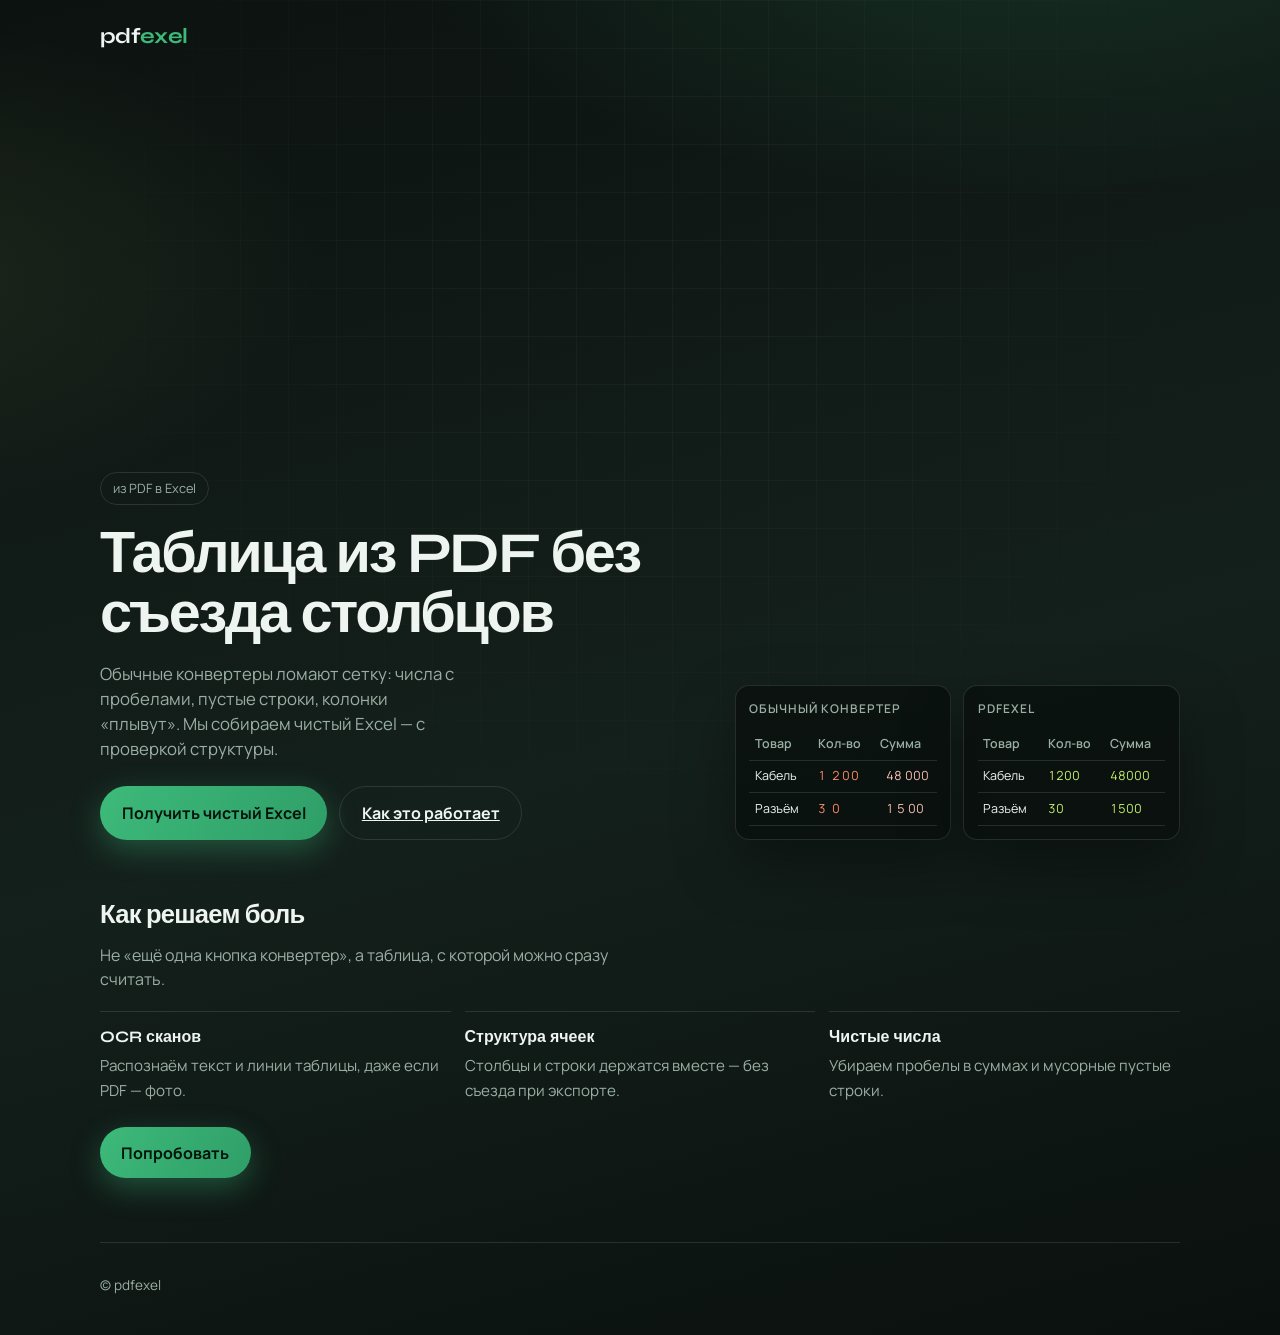
==== index.html @ 9228751f "feat(auth): OTP modal before convert Ask for email code when session is missing; send cookies with c" ====
<!DOCTYPE html>
<html lang="ru">
  <head>
    <meta charset="utf-8" />
    <meta name="viewport" content="width=device-width, initial-scale=1" />
    <title>pdfexel — таблица из PDF без съезда столбцов</title>
    <meta
      name="description"
      content="PDF и сканы в чистый Excel: столбцы на месте, числа без пробелов. Сервис pdfexel."
    />
    <meta name="yandex-verification" content="d61d82379fe4924d" />
    <link rel="canonical" href="https://pdfexel.ru/" />
    <link rel="icon" href="/favicon.ico" sizes="any" />
    <link rel="icon" href="/favicon.svg" type="image/svg+xml" />
    <link rel="apple-touch-icon" href="/apple-touch-icon.png" />
    <link rel="preconnect" href="https://fonts.googleapis.com" />
    <link rel="preconnect" href="https://fonts.gstatic.com" crossorigin />
    <link
      href="https://fonts.googleapis.com/css2?family=Manrope:wght@400;600;700&family=Syne:wght@700;800&display=swap"
      rel="stylesheet"
    />
    <link rel="stylesheet" href="/css/main.css" />
    <noscript
      ><div>
        <img src="https://mc.yandex.ru/watch/114193275" style="position: absolute; left: -9999px" alt="" /></div
    ></noscript>
  </head>
  <body data-variant="b">
    <div class="wrap">
      <header class="top">
        <a class="brand" href="/">pdf<span>exel</span></a>
      </header>

      <main class="hero">
        <div>
          <p class="pill" style="display: inline-block">из PDF в Excel</p>
          <h1>Таблица из PDF без съезда столбцов</h1>
          <p class="lead">
            Обычные конвертеры ломают сетку: числа с пробелами, пустые строки, колонки «плывут». Мы собираем
            чистый Excel — с проверкой структуры.
          </p>
          <div class="cta-row">
            <button class="btn btn-primary" type="button" data-cta="hero">Получить чистый Excel</button>
            <a class="btn btn-ghost" href="#how">Как это работает</a>
          </div>
          <input id="file-input" type="file" accept="application/pdf,.pdf" hidden />
          <p class="convert-status" id="convert-status" hidden role="status" aria-live="polite"></p>
        </div>

        <div class="visual" aria-hidden="true">
          <div class="compare">
            <div class="sheet">
              <h3>Обычный конвертер</h3>
              <table class="fake-table broken">
                <thead>
                  <tr>
                    <th>Товар</th>
                    <th>Кол-во</th>
                    <th>Сумма</th>
                  </tr>
                </thead>
                <tbody>
                  <tr>
                    <td>Кабель</td>
                    <td>1 200</td>
                    <td>48 000</td>
                  </tr>
                  <tr>
                    <td>Разъём</td>
                    <td>3 0</td>
                    <td>1 5 00</td>
                  </tr>
                </tbody>
              </table>
            </div>
            <div class="sheet">
              <h3>pdfexel</h3>
              <table class="fake-table clean">
                <thead>
                  <tr>
                    <th>Товар</th>
                    <th>Кол-во</th>
                    <th>Сумма</th>
                  </tr>
                </thead>
                <tbody>
                  <tr>
                    <td>Кабель</td>
                    <td>1200</td>
                    <td>48000</td>
                  </tr>
                  <tr>
                    <td>Разъём</td>
                    <td>30</td>
                    <td>1500</td>
                  </tr>
                </tbody>
              </table>
            </div>
          </div>
        </div>
      </main>

      <section class="section" id="how">
        <h2>Как решаем боль</h2>
        <p>Не «ещё одна кнопка конвертер», а таблица, с которой можно сразу считать.</p>
        <div class="steps">
          <div class="step">
            <strong>OCR сканов</strong>
            <span>Распознаём текст и линии таблицы, даже если PDF — фото.</span>
          </div>
          <div class="step">
            <strong>Структура ячеек</strong>
            <span>Столбцы и строки держатся вместе — без съезда при экспорте.</span>
          </div>
          <div class="step">
            <strong>Чистые числа</strong>
            <span>Убираем пробелы в суммах и мусорные пустые строки.</span>
          </div>
        </div>
        <div class="cta-row" style="margin-top: 1.5rem">
          <button class="btn btn-primary" type="button" data-cta="how">Попробовать</button>
        </div>
      </section>

      <footer class="footer">
        <div>© pdfexel</div>
      </footer>
    </div>

    <script src="/js/metrika.js" defer></script>
    <script src="/js/auth.js" defer></script>
    <script src="/js/cta.js" defer></script>
  </body>
</html>
---- css/main.css ----
:root {
  --bg0: #0c1210;
  --bg1: #14201c;
  --ink: #eef4f0;
  --muted: #9aafa4;
  --accent: #3dba7a;
  --accent-2: #c8f06a;
  --danger: #ff8a6a;
  --line: rgba(238, 244, 240, 0.12);
  --font-display: "Syne", "Segoe UI", sans-serif;
  --font-body: "Manrope", "Segoe UI", sans-serif;
  --radius: 14px;
  --shadow: 0 24px 60px rgba(0, 0, 0, 0.35);
}

*,
*::before,
*::after {
  box-sizing: border-box;
}

html {
  scroll-behavior: smooth;
}

body {
  margin: 0;
  min-height: 100vh;
  font-family: var(--font-body);
  color: var(--ink);
  background:
    radial-gradient(1200px 600px at 80% -10%, rgba(61, 186, 122, 0.18), transparent 55%),
    radial-gradient(900px 500px at -10% 20%, rgba(200, 240, 106, 0.08), transparent 50%),
    linear-gradient(165deg, var(--bg0), var(--bg1) 55%, #0a100e);
  line-height: 1.5;
}

body::before {
  content: "";
  position: fixed;
  inset: 0;
  pointer-events: none;
  background-image:
    linear-gradient(rgba(238, 244, 240, 0.035) 1px, transparent 1px),
    linear-gradient(90deg, rgba(238, 244, 240, 0.035) 1px, transparent 1px);
  background-size: 48px 48px;
  mask-image: radial-gradient(ellipse at 50% 30%, black 20%, transparent 70%);
  z-index: 0;
}

a {
  color: inherit;
}

.wrap {
  position: relative;
  z-index: 1;
  width: min(1080px, calc(100% - 2rem));
  margin: 0 auto;
}

.top {
  display: flex;
  align-items: center;
  justify-content: space-between;
  padding: 1.25rem 0 0.5rem;
}

.brand {
  font-family: var(--font-display);
  font-weight: 700;
  font-size: 1.35rem;
  letter-spacing: -0.03em;
  text-decoration: none;
}

.brand span {
  color: var(--accent);
}

.pill {
  font-size: 0.8rem;
  color: var(--muted);
  border: 1px solid var(--line);
  border-radius: 999px;
  padding: 0.35rem 0.75rem;
}

.hero {
  padding: 3.5rem 0 2.5rem;
  display: grid;
  gap: 2rem;
  align-items: end;
}

@media (min-width: 860px) {
  .hero {
    grid-template-columns: 1.15fr 0.85fr;
    min-height: calc(100vh - 5rem);
    padding-top: 4.5rem;
  }
}

.hero h1 {
  font-family: var(--font-display);
  font-size: clamp(2.2rem, 5vw, 3.6rem);
  line-height: 1.05;
  letter-spacing: -0.04em;
  margin: 0.4rem 0 1rem;
  max-width: 14ch;
  animation: rise 0.7s ease both;
}

.hero .lead {
  margin: 0 0 1.5rem;
  color: var(--muted);
  font-size: 1.05rem;
  max-width: 36ch;
  animation: rise 0.7s ease 0.08s both;
}

.cta-row {
  display: flex;
  flex-wrap: wrap;
  gap: 0.75rem;
  animation: rise 0.7s ease 0.16s both;
}

.btn {
  appearance: none;
  border: 0;
  cursor: pointer;
  font-family: inherit;
  font-weight: 700;
  font-size: 1rem;
  border-radius: 999px;
  padding: 0.9rem 1.35rem;
  transition: transform 0.2s ease, box-shadow 0.2s ease, background 0.2s ease;
}

.btn:hover {
  transform: translateY(-1px);
}

.btn-primary {
  background: linear-gradient(120deg, var(--accent), #2f9e68);
  color: #04140c;
  box-shadow: 0 10px 30px rgba(61, 186, 122, 0.35);
}

.btn-primary:hover {
  box-shadow: 0 14px 36px rgba(61, 186, 122, 0.45);
}

.btn-ghost {
  background: transparent;
  color: var(--ink);
  border: 1px solid var(--line);
}

.visual {
  position: relative;
  animation: rise 0.8s ease 0.12s both;
}

.compare {
  display: grid;
  gap: 0.75rem;
}

@media (min-width: 520px) {
  .compare {
    grid-template-columns: 1fr 1fr;
  }
}

.sheet {
  border: 1px solid var(--line);
  border-radius: var(--radius);
  background: rgba(8, 14, 12, 0.7);
  backdrop-filter: blur(8px);
  padding: 0.85rem;
  box-shadow: var(--shadow);
}

.sheet h3 {
  margin: 0 0 0.65rem;
  font-size: 0.75rem;
  text-transform: uppercase;
  letter-spacing: 0.08em;
  color: var(--muted);
  font-weight: 600;
}

.fake-table {
  width: 100%;
  border-collapse: collapse;
  font-size: 0.78rem;
  font-variant-numeric: tabular-nums;
}

.fake-table th,
.fake-table td {
  border-bottom: 1px solid var(--line);
  padding: 0.4rem 0.35rem;
  text-align: left;
}

.fake-table th {
  color: var(--muted);
  font-weight: 600;
}

.broken td:nth-child(2) {
  letter-spacing: 0.12em;
  color: var(--danger);
}

.broken td:nth-child(3) {
  transform: translateX(6px);
  color: #ffc4b4;
}

.clean td:nth-child(2),
.clean td:nth-child(3) {
  color: var(--accent-2);
}

.section {
  padding: 1rem 0 4rem;
}

.section h2 {
  font-family: var(--font-display);
  font-size: 1.6rem;
  letter-spacing: -0.03em;
  margin: 0 0 0.5rem;
}

.section p {
  margin: 0 0 1.25rem;
  color: var(--muted);
  max-width: 52ch;
}

.steps {
  display: grid;
  gap: 0.85rem;
}

@media (min-width: 720px) {
  .steps {
    grid-template-columns: repeat(3, 1fr);
  }
}

.step {
  border-top: 1px solid var(--line);
  padding-top: 0.85rem;
}

.step strong {
  display: block;
  margin-bottom: 0.25rem;
  font-family: var(--font-display);
}

.step span {
  color: var(--muted);
  font-size: 0.95rem;
}

/* Variant A — dropzone */
.hero-a {
  min-height: calc(100vh - 4rem);
  display: grid;
  align-content: center;
  gap: 1.5rem;
  padding: 3rem 0 4rem;
  text-align: center;
}

.hero-a h1 {
  margin-left: auto;
  margin-right: auto;
  max-width: 16ch;
}

.hero-a .lead {
  margin-left: auto;
  margin-right: auto;
}

.dropzone {
  width: min(560px, 100%);
  margin: 0.5rem auto 0;
  border: 1.5px dashed rgba(61, 186, 122, 0.55);
  border-radius: 18px;
  background: rgba(61, 186, 122, 0.06);
  padding: 2.5rem 1.5rem;
  cursor: pointer;
  transition: background 0.2s ease, border-color 0.2s ease, transform 0.2s ease;
  animation: rise 0.7s ease 0.16s both;
}

.dropzone:hover,
.dropzone.is-drag {
  background: rgba(61, 186, 122, 0.12);
  border-color: var(--accent);
  transform: translateY(-2px);
}

.dropzone strong {
  display: block;
  font-size: 1.15rem;
  margin-bottom: 0.35rem;
}

.dropzone span {
  color: var(--muted);
  font-size: 0.95rem;
}

.dropzone input {
  display: none;
}

.convert-status {
  margin: 0.85rem 0 0;
  font-size: 0.95rem;
  color: var(--muted);
  min-height: 1.4em;
}

.convert-status[data-kind="progress"] {
  color: var(--accent-2);
}

.convert-status[data-kind="ok"] {
  color: var(--accent);
}

.convert-status[data-kind="error"] {
  color: var(--danger);
}

.convert-status[hidden] {
  display: none !important;
}

.auth-modal {
  position: fixed;
  inset: 0;
  z-index: 80;
  display: grid;
  place-items: center;
  padding: 1rem;
}

.auth-modal[hidden] {
  display: none !important;
}

.auth-modal__backdrop {
  position: absolute;
  inset: 0;
  background: rgba(12, 18, 28, 0.55);
}

.auth-modal__panel {
  position: relative;
  width: min(420px, 100%);
  background: var(--bg);
  border: 1px solid var(--line);
  border-radius: 16px;
  padding: 1.35rem 1.4rem 1.25rem;
  display: grid;
  gap: 0.85rem;
}

.auth-modal__panel h2 {
  margin: 0;
  font-family: Syne, sans-serif;
  font-size: 1.35rem;
}

.auth-modal__lead {
  margin: 0;
  color: var(--muted);
  font-size: 0.95rem;
}

.auth-field {
  display: grid;
  gap: 0.35rem;
  font-size: 0.9rem;
}

.auth-field input {
  font: inherit;
  padding: 0.65rem 0.75rem;
  border-radius: 10px;
  border: 1px solid var(--line);
  background: #fff;
  color: var(--ink);
}

.auth-modal__status {
  margin: 0;
  min-height: 1.2em;
  font-size: 0.9rem;
  color: var(--muted);
}

.auth-modal__status[data-kind="error"] {
  color: var(--danger);
}

.auth-modal__status[data-kind="ok"],
.auth-modal__status[data-kind="progress"] {
  color: var(--accent-2);
}

.auth-modal__actions {
  display: flex;
  gap: 0.65rem;
  justify-content: flex-end;
  flex-wrap: wrap;
}

.footer {
  padding: 2rem 0 2.5rem;
  color: var(--muted);
  font-size: 0.85rem;
  border-top: 1px solid var(--line);
}

@keyframes rise {
  from {
    opacity: 0;
    transform: translateY(14px);
  }
  to {
    opacity: 1;
    transform: none;
  }
}

@keyframes pop {
  from {
    opacity: 0;
    transform: translateY(10px) scale(0.98);
  }
  to {
    opacity: 1;
    transform: none;
  }
}

@media (prefers-reduced-motion: reduce) {
  *,
  *::before,
  *::after {
    animation: none !important;
    transition: none !important;
  }
}
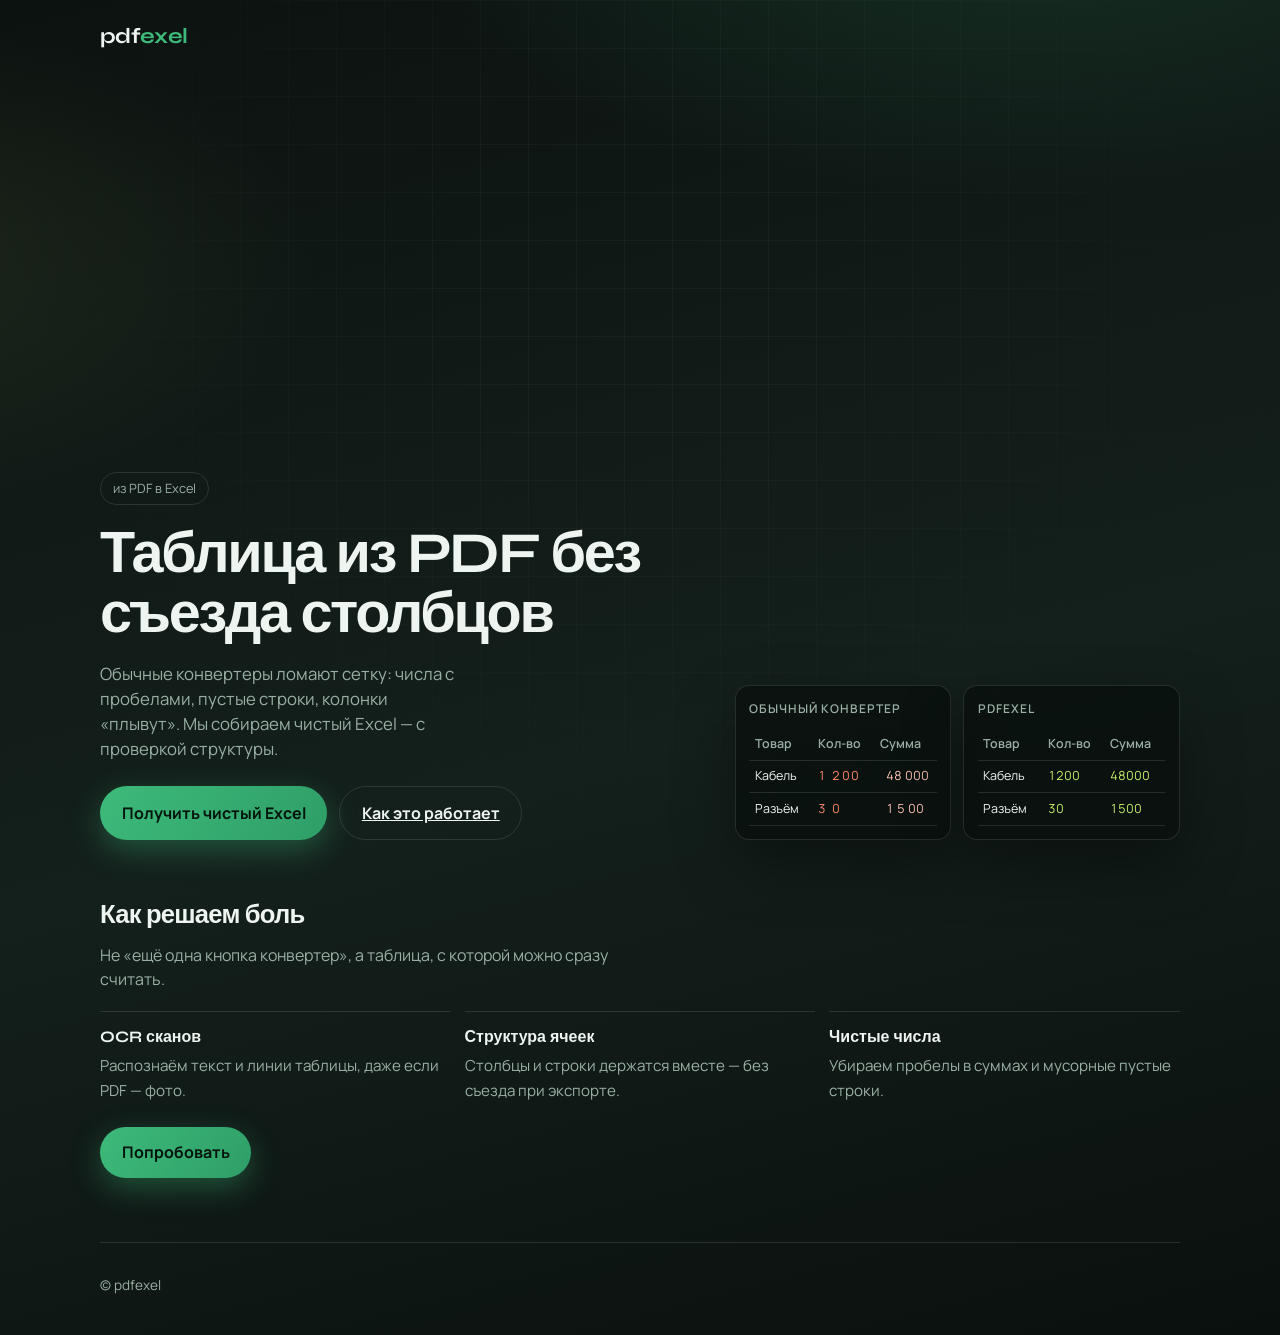
==== commit a345bb75: "fix(cta): show status when picking PDF and avoid hidden file input Keep fileInput.click sync in the " ====
--- a/index.html
+++ b/index.html
@@ -43,7 +43,7 @@
             <button class="btn btn-primary" type="button" data-cta="hero">Получить чистый Excel</button>
             <a class="btn btn-ghost" href="#how">Как это работает</a>
           </div>
-          <input id="file-input" type="file" accept="application/pdf,.pdf" hidden />
+          <input id="file-input" class="file-input-hidden" type="file" accept="application/pdf,.pdf" />
           <p class="convert-status" id="convert-status" hidden role="status" aria-live="polite"></p>
         </div>
 
--- a/css/main.css
+++ b/css/main.css
@@ -321,8 +321,18 @@
   font-size: 0.95rem;
 }
 
-.dropzone input {
-  display: none;
+.dropzone input,
+.file-input-hidden {
+  position: absolute;
+  width: 1px;
+  height: 1px;
+  padding: 0;
+  margin: -1px;
+  overflow: hidden;
+  clip: rect(0, 0, 0, 0);
+  white-space: nowrap;
+  border: 0;
+  opacity: 0;
 }
 
 .convert-status {
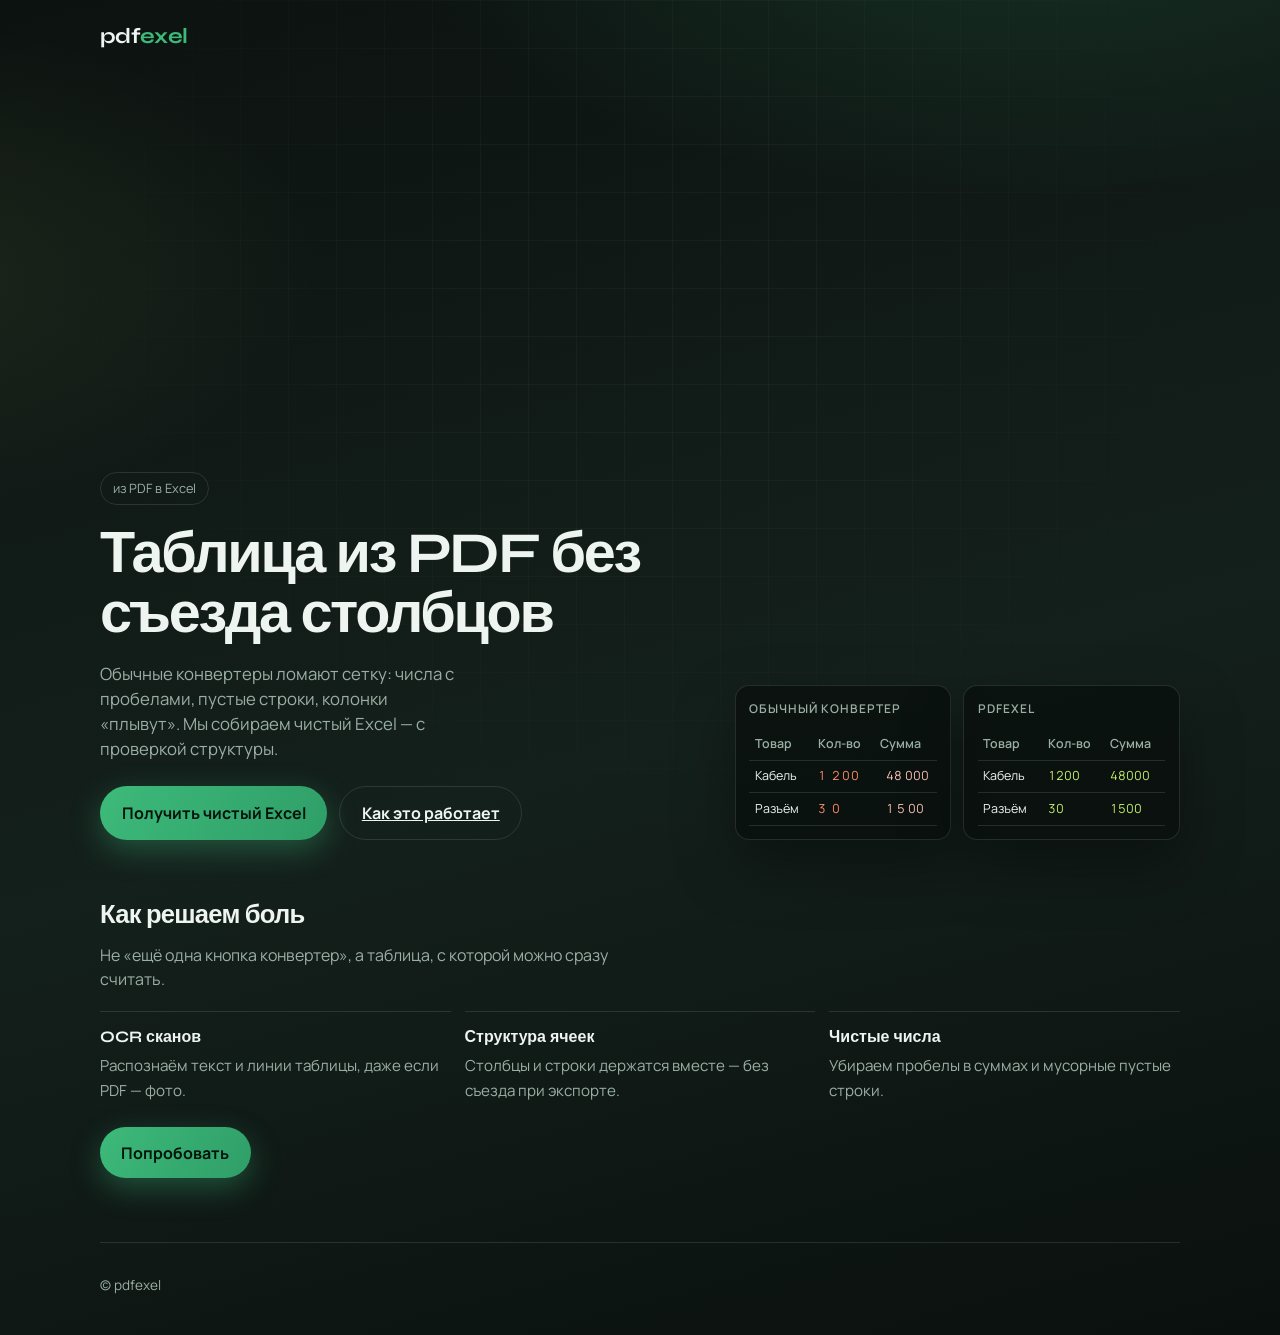
==== commit eb00e6bb: "feat(auth): show email and logout in header when signed in Co-authored-by: Cursor <cursoragent@curso" ====
--- a/index.html
+++ b/index.html
@@ -29,6 +29,10 @@
     <div class="wrap">
       <header class="top">
         <a class="brand" href="/">pdf<span>exel</span></a>
+        <div class="session" id="session-bar" hidden>
+          <span class="session-email" id="session-email"></span>
+          <button type="button" class="btn btn-ghost session-logout" id="session-logout">Выйти</button>
+        </div>
       </header>
 
       <main class="hero">
--- a/css/main.css
+++ b/css/main.css
@@ -78,6 +78,31 @@
   color: var(--accent);
 }
 
+.session {
+  display: flex;
+  align-items: center;
+  gap: 0.75rem;
+  max-width: min(60%, 22rem);
+}
+
+.session[hidden] {
+  display: none !important;
+}
+
+.session-email {
+  font-size: 0.85rem;
+  color: var(--muted);
+  overflow: hidden;
+  text-overflow: ellipsis;
+  white-space: nowrap;
+}
+
+.session-logout {
+  flex-shrink: 0;
+  padding: 0.4rem 0.75rem;
+  font-size: 0.85rem;
+}
+
 .pill {
   font-size: 0.8rem;
   color: var(--muted);
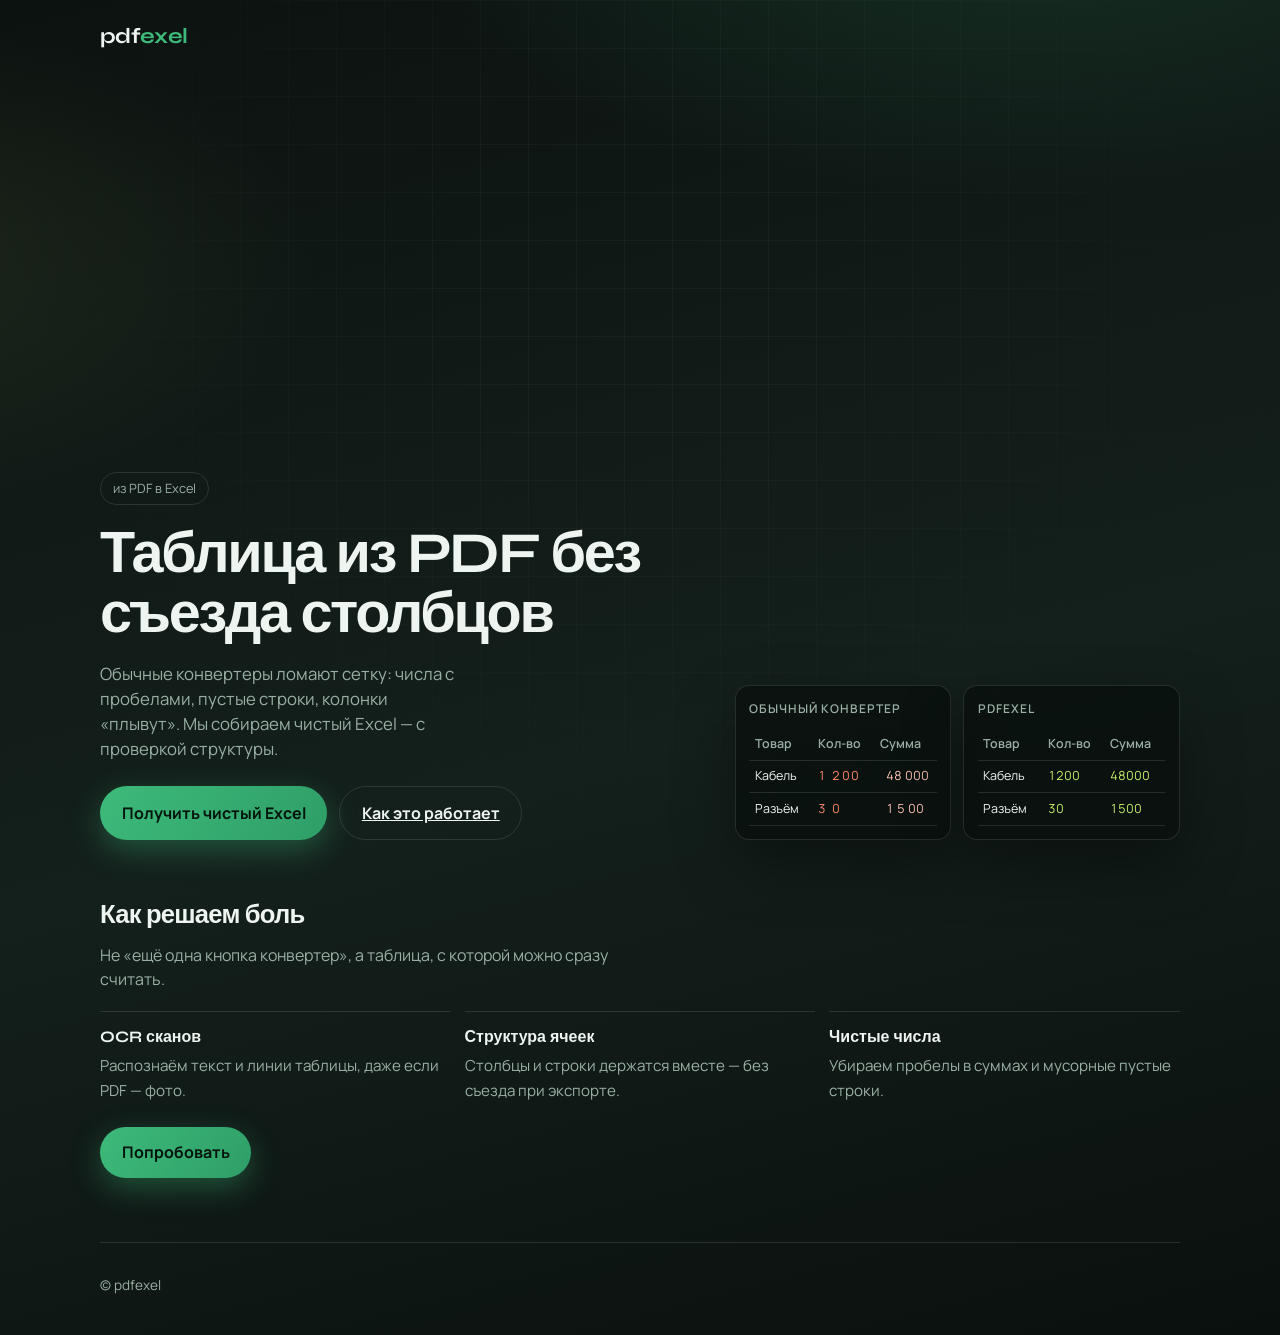
==== commit 43279ea4: "feat(cta): scan OCR offer modal and in-development popup On scanned_pdf convert errors show a paid O" ====
--- a/index.html
+++ b/index.html
@@ -19,7 +19,8 @@
       href="https://fonts.googleapis.com/css2?family=Manrope:wght@400;600;700&family=Syne:wght@700;800&display=swap"
       rel="stylesheet"
     />
-    <link rel="stylesheet" href="/css/main.css" />
+    <link rel="stylesheet" href="/css/main.css?v=20261119b" />
+
     <noscript
       ><div>
         <img src="https://mc.yandex.ru/watch/114193275" style="position: absolute; left: -9999px" alt="" /></div
@@ -29,10 +30,6 @@
     <div class="wrap">
       <header class="top">
         <a class="brand" href="/">pdf<span>exel</span></a>
-        <div class="session" id="session-bar" hidden>
-          <span class="session-email" id="session-email"></span>
-          <button type="button" class="btn btn-ghost session-logout" id="session-logout">Выйти</button>
-        </div>
       </header>
 
       <main class="hero">
@@ -132,8 +129,31 @@
       </footer>
     </div>
 
-    <script src="/js/metrika.js" defer></script>
-    <script src="/js/auth.js" defer></script>
-    <script src="/js/cta.js" defer></script>
+    <div class="dev-modal" id="scan-modal" hidden>
+      <div class="dev-modal__backdrop" data-scan-close></div>
+      <div class="dev-modal__panel" role="dialog" aria-modal="true" aria-labelledby="scan-modal-title">
+        <h2 id="scan-modal-title">Скан PDF</h2>
+        <p id="scan-offer-text">
+          Этот PDF похож на скан. Обычная конвертация не сработает — нужен OCR.
+        </p>
+        <div class="dev-modal__actions">
+          <button type="button" class="btn btn-primary" id="scan-offer-cta">Распознать за 99 ₽</button>
+          <button type="button" class="btn btn-ghost" data-scan-close>Не сейчас</button>
+        </div>
+      </div>
+    </div>
+
+    <div class="dev-modal" id="dev-modal" hidden>
+      <div class="dev-modal__backdrop" data-dev-close></div>
+      <div class="dev-modal__panel" role="dialog" aria-modal="true" aria-labelledby="dev-modal-title">
+        <h2 id="dev-modal-title">В разработке</h2>
+        <p>OCR для сканов ещё в разработке — мы записали ваш запрос и сообщим, когда заработает.</p>
+        <button type="button" class="btn btn-primary" data-dev-close>Понятно</button>
+      </div>
+    </div>
+
+    <script src="/js/metrika.js?v=20261119b" defer></script>
+    <script src="/js/result-store.js?v=20261119b" defer></script>
+    <script src="/js/cta.js?v=20261119b" defer></script>
   </body>
 </html>
--- a/css/main.css
+++ b/css/main.css
@@ -492,6 +492,232 @@
   }
 }
 
+.visually-hidden {
+  position: absolute;
+  width: 1px;
+  height: 1px;
+  padding: 0;
+  margin: -1px;
+  overflow: hidden;
+  clip: rect(0, 0, 0, 0);
+  white-space: nowrap;
+  border: 0;
+}
+
+.result-wrap {
+  width: min(1200px, calc(100% - 2rem));
+}
+
+.result-layout {
+  display: grid;
+  grid-template-columns: minmax(0, 1.4fr) minmax(280px, 0.8fr);
+  gap: 1.5rem;
+  padding: 1rem 0 2.5rem;
+  align-items: start;
+}
+
+.result-title {
+  margin: 0;
+  font-family: var(--font-display);
+  font-size: clamp(1.5rem, 3vw, 2rem);
+  letter-spacing: -0.03em;
+}
+
+.result-preview__head {
+  display: flex;
+  align-items: center;
+  justify-content: space-between;
+  gap: 1rem;
+  flex-wrap: wrap;
+  margin-bottom: 0.75rem;
+}
+
+.result-filename {
+  margin: 0 0 0.75rem;
+  color: var(--muted);
+  font-size: 0.9rem;
+}
+
+.sheet-preview {
+  overflow: auto;
+  max-height: min(70vh, 720px);
+  border: 1px solid var(--line);
+  border-radius: var(--radius);
+  background: rgba(8, 12, 10, 0.55);
+  padding: 0.75rem;
+}
+
+.xlsx-preview-table,
+.sheet-preview table {
+  border-collapse: collapse;
+  width: max-content;
+  min-width: 100%;
+  font-size: 0.78rem;
+  color: var(--ink);
+}
+
+.xlsx-preview-table th,
+.xlsx-preview-table td,
+.sheet-preview table th,
+.sheet-preview table td {
+  border: 1px solid var(--line);
+  padding: 0.28rem 0.45rem;
+  white-space: nowrap;
+  max-width: 280px;
+  overflow: hidden;
+  text-overflow: ellipsis;
+}
+
+.result-chat {
+  border: 1px solid var(--line);
+  border-radius: var(--radius);
+  padding: 1rem 1.1rem 1.15rem;
+  background: rgba(20, 32, 28, 0.72);
+  display: grid;
+  gap: 0.75rem;
+  position: sticky;
+  top: 1rem;
+}
+
+.result-chat__title {
+  margin: 0;
+  font-family: var(--font-display);
+  font-size: 1.2rem;
+}
+
+.result-chat__lead {
+  margin: 0;
+  color: var(--muted);
+  font-size: 0.92rem;
+}
+
+.chat-chips {
+  display: flex;
+  flex-wrap: wrap;
+  gap: 0.45rem;
+}
+
+.chip {
+  appearance: none;
+  border: 1px solid var(--line);
+  background: transparent;
+  color: var(--ink);
+  border-radius: 999px;
+  padding: 0.35rem 0.7rem;
+  font: inherit;
+  font-size: 0.8rem;
+  cursor: pointer;
+}
+
+.chip:hover {
+  border-color: var(--accent);
+  color: var(--accent-2);
+}
+
+.chat-log {
+  display: grid;
+  gap: 0.5rem;
+  max-height: 240px;
+  overflow: auto;
+  min-height: 4rem;
+}
+
+.chat-bubble {
+  padding: 0.55rem 0.7rem;
+  border-radius: 12px;
+  font-size: 0.88rem;
+  line-height: 1.4;
+}
+
+.chat-bubble--user {
+  background: rgba(61, 186, 122, 0.18);
+  justify-self: end;
+  max-width: 92%;
+}
+
+.chat-bubble--bot {
+  background: rgba(238, 244, 240, 0.06);
+  justify-self: start;
+  max-width: 92%;
+  color: var(--muted);
+}
+
+.chat-form {
+  display: grid;
+  gap: 0.55rem;
+}
+
+.chat-form textarea {
+  width: 100%;
+  resize: vertical;
+  min-height: 3.2rem;
+  font: inherit;
+  color: var(--ink);
+  background: rgba(8, 12, 10, 0.65);
+  border: 1px solid var(--line);
+  border-radius: 10px;
+  padding: 0.65rem 0.75rem;
+}
+
+.dev-modal {
+  position: fixed;
+  inset: 0;
+  z-index: 90;
+  display: grid;
+  place-items: center;
+  padding: 1rem;
+}
+
+.dev-modal[hidden] {
+  display: none !important;
+}
+
+.dev-modal__backdrop {
+  position: absolute;
+  inset: 0;
+  background: rgba(6, 10, 8, 0.65);
+}
+
+.dev-modal__panel {
+  position: relative;
+  width: min(420px, 100%);
+  background: var(--bg1);
+  border: 1px solid var(--line);
+  border-radius: 16px;
+  padding: 1.35rem 1.4rem 1.25rem;
+  display: grid;
+  gap: 0.85rem;
+  box-shadow: var(--shadow);
+}
+
+.dev-modal__panel h2 {
+  margin: 0;
+  font-family: var(--font-display);
+  font-size: 1.35rem;
+}
+
+.dev-modal__panel p {
+  margin: 0;
+  color: var(--muted);
+}
+
+.dev-modal__actions {
+  display: flex;
+  flex-wrap: wrap;
+  gap: 0.65rem;
+  align-items: center;
+}
+
+@media (max-width: 860px) {
+  .result-layout {
+    grid-template-columns: 1fr;
+  }
+
+  .result-chat {
+    position: static;
+  }
+}
+
 @media (prefers-reduced-motion: reduce) {
   *,
   *::before,
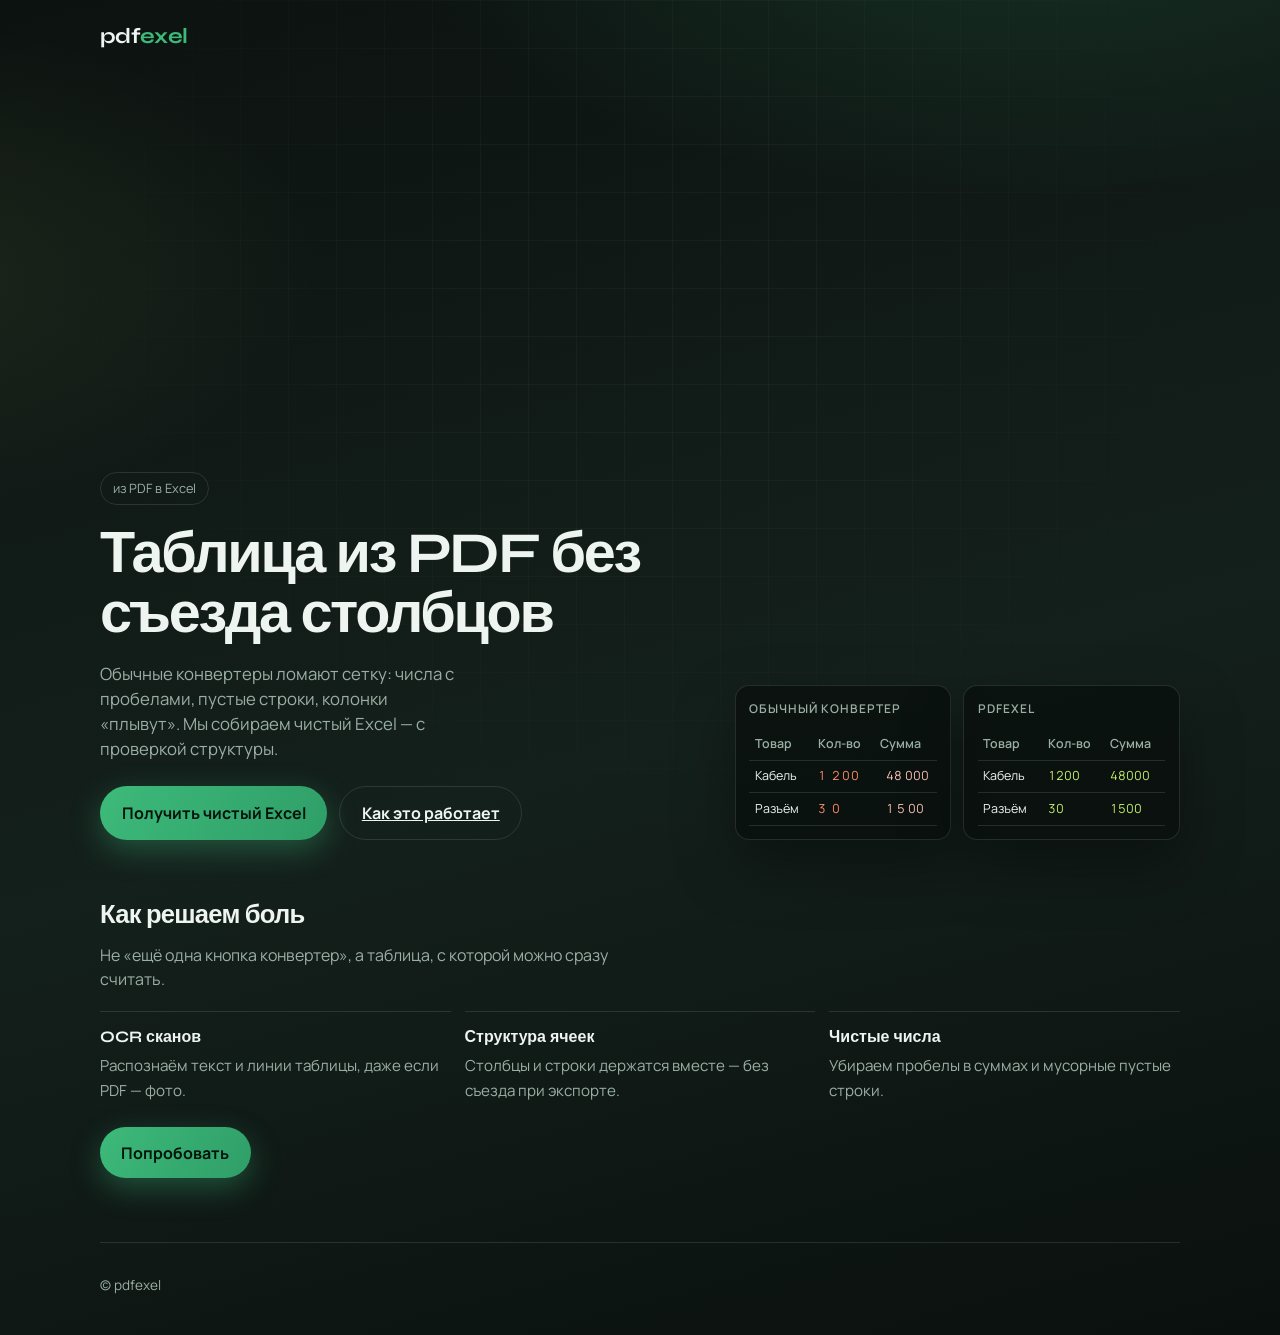
==== commit 902b5aed: "fix(landing): ship scan OCR offer without breaking static contract Rename home modals to offer-modal" ====
--- a/index.html
+++ b/index.html
@@ -129,26 +129,26 @@
       </footer>
     </div>
 
-    <div class="dev-modal" id="scan-modal" hidden>
-      <div class="dev-modal__backdrop" data-scan-close></div>
-      <div class="dev-modal__panel" role="dialog" aria-modal="true" aria-labelledby="scan-modal-title">
+    <div class="offer-modal" id="scan-modal" hidden>
+      <div class="offer-modal__backdrop" data-scan-close></div>
+      <div class="offer-modal__panel" role="dialog" aria-modal="true" aria-labelledby="scan-modal-title">
         <h2 id="scan-modal-title">Скан PDF</h2>
         <p id="scan-offer-text">
           Этот PDF похож на скан. Обычная конвертация не сработает — нужен OCR.
         </p>
-        <div class="dev-modal__actions">
+        <div class="offer-modal__actions">
           <button type="button" class="btn btn-primary" id="scan-offer-cta">Распознать за 99 ₽</button>
           <button type="button" class="btn btn-ghost" data-scan-close>Не сейчас</button>
         </div>
       </div>
     </div>
 
-    <div class="dev-modal" id="dev-modal" hidden>
-      <div class="dev-modal__backdrop" data-dev-close></div>
-      <div class="dev-modal__panel" role="dialog" aria-modal="true" aria-labelledby="dev-modal-title">
-        <h2 id="dev-modal-title">В разработке</h2>
+    <div class="offer-modal" id="waitlist-modal" hidden>
+      <div class="offer-modal__backdrop" data-waitlist-close></div>
+      <div class="offer-modal__panel" role="dialog" aria-modal="true" aria-labelledby="waitlist-modal-title">
+        <h2 id="waitlist-modal-title">В разработке</h2>
         <p>OCR для сканов ещё в разработке — мы записали ваш запрос и сообщим, когда заработает.</p>
-        <button type="button" class="btn btn-primary" data-dev-close>Понятно</button>
+        <button type="button" class="btn btn-primary" data-waitlist-close>Понятно</button>
       </div>
     </div>
 
--- a/css/main.css
+++ b/css/main.css
@@ -659,7 +659,8 @@
   padding: 0.65rem 0.75rem;
 }
 
-.dev-modal {
+.dev-modal,
+.offer-modal {
   position: fixed;
   inset: 0;
   z-index: 90;
@@ -668,17 +669,20 @@
   padding: 1rem;
 }
 
-.dev-modal[hidden] {
+.dev-modal[hidden],
+.offer-modal[hidden] {
   display: none !important;
 }
 
-.dev-modal__backdrop {
+.dev-modal__backdrop,
+.offer-modal__backdrop {
   position: absolute;
   inset: 0;
   background: rgba(6, 10, 8, 0.65);
 }
 
-.dev-modal__panel {
+.dev-modal__panel,
+.offer-modal__panel {
   position: relative;
   width: min(420px, 100%);
   background: var(--bg1);
@@ -690,18 +694,20 @@
   box-shadow: var(--shadow);
 }
 
-.dev-modal__panel h2 {
+.dev-modal__panel h2,
+.offer-modal__panel h2 {
   margin: 0;
   font-family: var(--font-display);
   font-size: 1.35rem;
 }
 
-.dev-modal__panel p {
-  margin: 0;
-  color: var(--muted);
-}
-
-.dev-modal__actions {
+.dev-modal__panel p,
+.offer-modal__panel p {
+  margin: 0;
+  color: var(--muted);
+}
+
+.offer-modal__actions {
   display: flex;
   flex-wrap: wrap;
   gap: 0.65rem;
